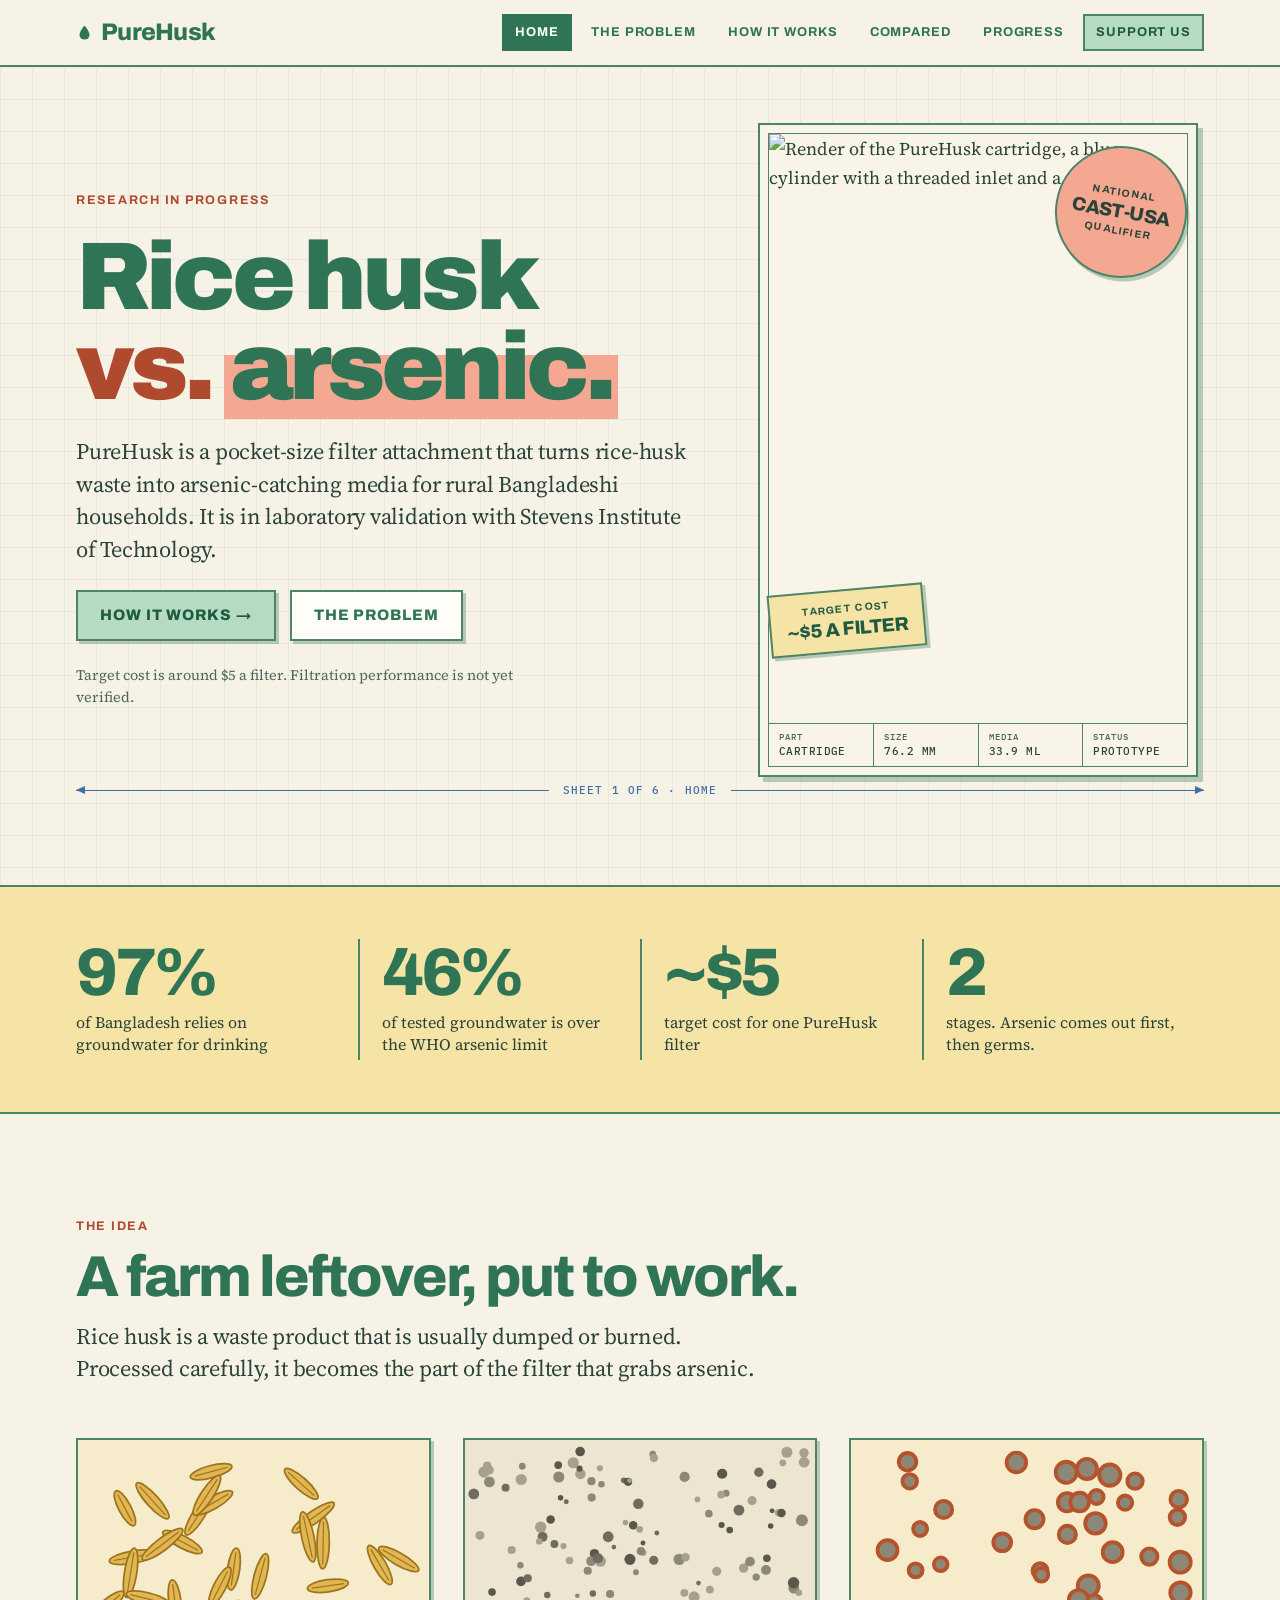
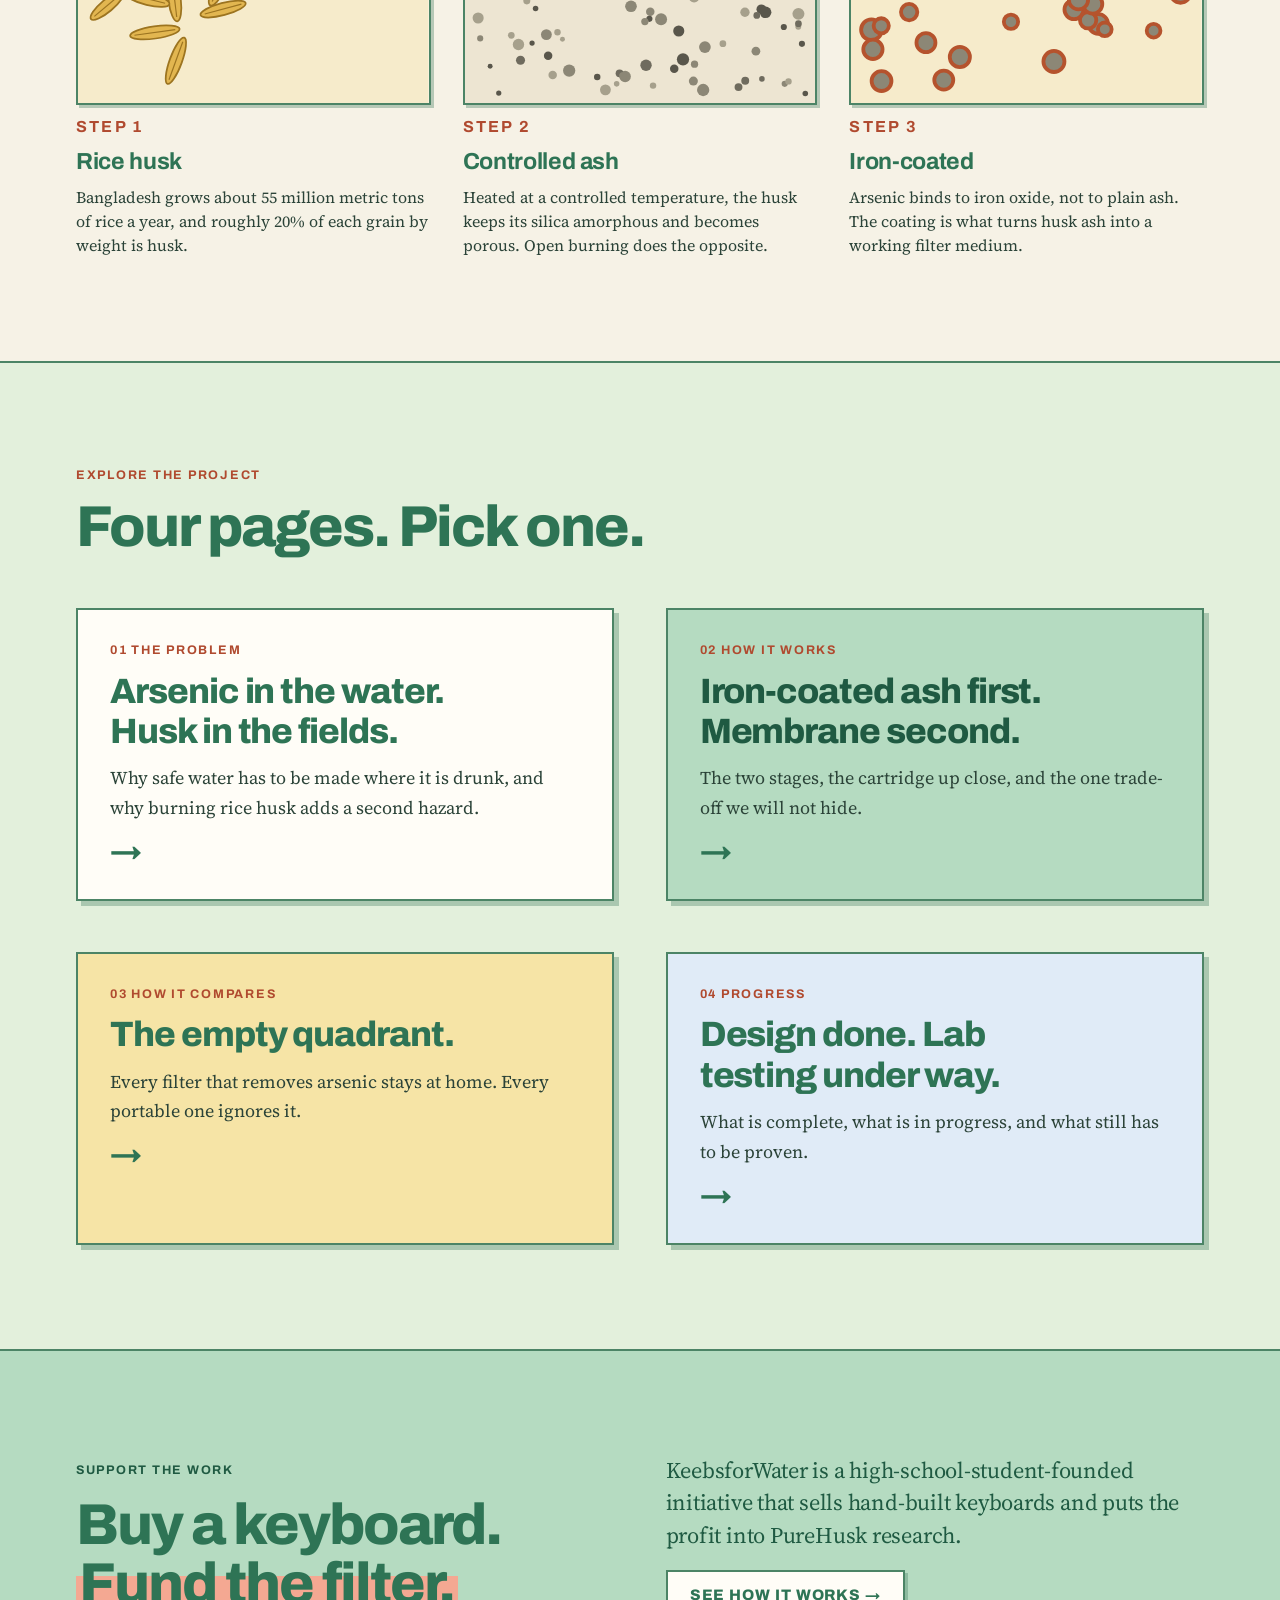
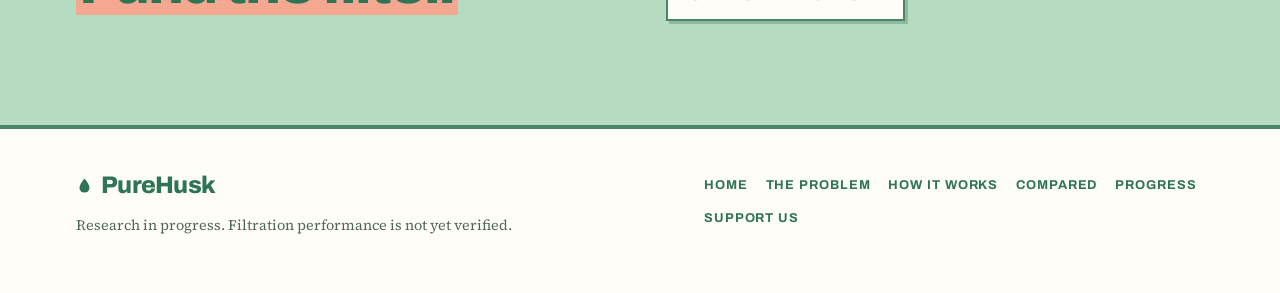
==== index.html @ bfa6b350 "Add files via upload" ====
<!doctype html>
<html lang="en">
<head>
<meta charset="utf-8">
<meta name="viewport" content="width=device-width, initial-scale=1, viewport-fit=cover">
<title>PureHusk</title>
<meta name="claude:viewport-fit-sides" content="cover">
<link rel="stylesheet" href="https://fonts.googleapis.com/css2?family=Archivo:wdth,wght@62..125,100..900&family=Source+Serif+4:ital,opsz,wght@0,8..60,400..700;1,8..60,400..600&family=IBM+Plex+Mono:wght@500&display=swap">
<link rel="stylesheet" href="styles.css">
<meta name="description" content="PureHusk is a portable rice-husk-ash arsenic filter attachment for rural Bangladesh, in laboratory validation with Stevens Institute of Technology.">
<link rel="icon" href="favicon.svg" type="image/svg+xml">
<link rel="icon" href="favicon.ico" sizes="48x48">
<link rel="apple-touch-icon" href="apple-touch-icon.png">
</head>
<body>


<header class="site-header">
  <div class="wrap">
    <a class="brand" href="index.html"><svg viewBox="0 0 24 24" aria-hidden="true"><path d="M12 2C12 2 5 10 5 15a7 7 0 0 0 14 0C19 10 12 2 12 2Z" fill="currentColor"/></svg>PureHusk</a>
    <nav class="nav" aria-label="Main">
      <a href="index.html" aria-current="page">Home</a>
      <a href="problem.html">The problem</a>
      <a href="how-it-works.html">How it works</a>
      <a href="compare.html">Compared</a>
      <a href="progress.html">Progress</a>
      <a class="nav-cta" href="support.html">Support us</a>
    </nav>
  </div>
</header>
<main>
<section class="hero">
  <div class="wrap">
    <div class="hero-grid">
      <div class="hero-copy">
        <p class="eyebrow">Research in progress</p>
        <h1>Rice husk <span class="vs">vs.</span> <span class="hl">arsenic.</span></h1>
        <p class="lede">PureHusk is a pocket-size filter attachment that turns rice-husk waste into arsenic-catching media for rural Bangladeshi households. It is in laboratory validation with Stevens Institute of Technology.</p>
        <div class="cta">
          <a class="btn" href="how-it-works.html">How it works →</a>
          <a class="btn alt" href="problem.html">The problem</a>
        </div>
        <p class="small">Target cost is around $5 a filter. Filtration performance is not yet verified.</p>
      </div>
      <figure class="sheet hero-art">
        <div class="plate">
          <div class="view">
            <img src="img/cartridge.jpg" width="900" height="1269" alt="Render of the PureHusk cartridge, a blue cylinder with a threaded inlet and a ribbed grip.">
            <span class="sticker round"><small>National</small><strong>CAST-USA</strong><small>qualifier</small></span>
            <span class="sticker tag"><small>Target cost</small><strong>~$5 a filter</strong></span>
          </div>
          <div class="titleblock tb-4"><div><span>Part</span><b>Cartridge</b></div><div><span>Size</span><b>76.2 mm</b></div><div><span>Media</span><b>33.9 mL</b></div><div><span>Status</span><b>Prototype</b></div></div>
        </div>
      </figure>
    </div>
    <div class="dim" aria-hidden="true"><i></i><span>Sheet 1 of 6 · Home</span><i></i></div>
  </div>
</section>

<section class="band b-tan">
  <div class="wrap" style="padding-block: clamp(32px, 5vw, 52px);">
    <div class="nums">
      <div><span class="n">97%</span><p>of Bangladesh relies on groundwater for drinking</p></div>
      <div><span class="n">46%</span><p>of tested groundwater is over the WHO arsenic limit</p></div>
      <div><span class="n">~$5</span><p>target cost for one PureHusk filter</p></div>
      <div><span class="n">2</span><p>stages. Arsenic comes out first, then germs.</p></div>
    </div>
  </div>
</section>

<section>
  <div class="wrap">
    <div class="sec-head">
      <p class="eyebrow">The idea</p>
      <h2>A farm leftover, put to work.</h2>
      <p class="lede">Rice husk is a waste product that is usually dumped or burned. Processed carefully, it becomes the part of the filter that grabs arsenic.</p>
    </div>
    <div class="steps">
      <div class="step">
        <svg viewBox="0 0 240 180" role="img" aria-label="Illustration of rice husk, golden slivers lying at random angles"><rect width="240" height="180" fill="#F6EBCB"/><g transform="translate(20.0 113.3) rotate(140)"><ellipse rx="14.5" ry="4.2" fill="#E2B650" stroke="#9C7420" stroke-width="1.2"/><path d="M-11.5 0H11.5" stroke="#9C7420" stroke-width=".8"/></g><g transform="translate(152.8 30.0) rotate(42)"><ellipse rx="15.0" ry="4.2" fill="#E2B650" stroke="#9C7420" stroke-width="1.2"/><path d="M-12.0 0H12.0" stroke="#9C7420" stroke-width=".8"/></g><g transform="translate(99.3 115.7) rotate(165)"><ellipse rx="16.0" ry="4.2" fill="#E2B650" stroke="#9C7420" stroke-width="1.2"/><path d="M-13.0 0H13.0" stroke="#9C7420" stroke-width=".8"/></g><g transform="translate(51.0 41.6) rotate(48)"><ellipse rx="16.2" ry="4.2" fill="#E2B650" stroke="#9C7420" stroke-width="1.2"/><path d="M-13.2 0H13.2" stroke="#9C7420" stroke-width=".8"/></g><g transform="translate(91.1 21.7) rotate(165)"><ellipse rx="14.7" ry="4.2" fill="#E2B650" stroke="#9C7420" stroke-width="1.2"/><path d="M-11.7 0H11.7" stroke="#9C7420" stroke-width=".8"/></g><g transform="translate(37.5 80.2) rotate(170)"><ellipse rx="16.3" ry="4.2" fill="#E2B650" stroke="#9C7420" stroke-width="1.2"/><path d="M-13.3 0H13.3" stroke="#9C7420" stroke-width=".8"/></g><g transform="translate(66.2 109.9) rotate(83)"><ellipse rx="14.3" ry="4.2" fill="#E2B650" stroke="#9C7420" stroke-width="1.2"/><path d="M-11.3 0H11.3" stroke="#9C7420" stroke-width=".8"/></g><g transform="translate(36.0 90.9) rotate(99)"><ellipse rx="17.1" ry="4.2" fill="#E2B650" stroke="#9C7420" stroke-width="1.2"/><path d="M-14.1 0H14.1" stroke="#9C7420" stroke-width=".8"/></g><g transform="translate(82.5 51.1) rotate(122)"><ellipse rx="16.2" ry="4.2" fill="#E2B650" stroke="#9C7420" stroke-width="1.2"/><path d="M-13.2 0H13.2" stroke="#9C7420" stroke-width=".8"/></g><g transform="translate(52.6 131.7) rotate(172)"><ellipse rx="17.1" ry="4.2" fill="#E2B650" stroke="#9C7420" stroke-width="1.2"/><path d="M-14.1 0H14.1" stroke="#9C7420" stroke-width=".8"/></g><g transform="translate(67.0 151.1) rotate(110)"><ellipse rx="16.8" ry="4.2" fill="#E2B650" stroke="#9C7420" stroke-width="1.2"/><path d="M-13.8 0H13.8" stroke="#9C7420" stroke-width=".8"/></g><g transform="translate(71.5 69.8) rotate(28)"><ellipse rx="15.1" ry="4.2" fill="#E2B650" stroke="#9C7420" stroke-width="1.2"/><path d="M-12.1 0H12.1" stroke="#9C7420" stroke-width=".8"/></g><g transform="translate(92.7 42.9) rotate(150)"><ellipse rx="14.9" ry="4.2" fill="#E2B650" stroke="#9C7420" stroke-width="1.2"/><path d="M-11.9 0H11.9" stroke="#9C7420" stroke-width=".8"/></g><g transform="translate(57.8 71.4) rotate(143)"><ellipse rx="17.2" ry="4.2" fill="#E2B650" stroke="#9C7420" stroke-width="1.2"/><path d="M-14.2 0H14.2" stroke="#9C7420" stroke-width=".8"/></g><g transform="translate(106.5 88.3) rotate(98)"><ellipse rx="14.5" ry="4.2" fill="#E2B650" stroke="#9C7420" stroke-width="1.2"/><path d="M-11.5 0H11.5" stroke="#9C7420" stroke-width=".8"/></g><g transform="translate(124.7 93.3) rotate(105)"><ellipse rx="16.0" ry="4.2" fill="#E2B650" stroke="#9C7420" stroke-width="1.2"/><path d="M-13.0 0H13.0" stroke="#9C7420" stroke-width=".8"/></g><g transform="translate(206.6 85.5) rotate(60)"><ellipse rx="15.3" ry="4.2" fill="#E2B650" stroke="#9C7420" stroke-width="1.2"/><path d="M-12.3 0H12.3" stroke="#9C7420" stroke-width=".8"/></g><g transform="translate(167.8 70.6) rotate(91)"><ellipse rx="17.6" ry="4.2" fill="#E2B650" stroke="#9C7420" stroke-width="1.2"/><path d="M-14.6 0H14.6" stroke="#9C7420" stroke-width=".8"/></g><g transform="translate(97.1 100.2) rotate(117)"><ellipse rx="14.6" ry="4.2" fill="#E2B650" stroke="#9C7420" stroke-width="1.2"/><path d="M-11.6 0H11.6" stroke="#9C7420" stroke-width=".8"/></g><g transform="translate(161.0 53.1) rotate(145)"><ellipse rx="17.3" ry="4.2" fill="#E2B650" stroke="#9C7420" stroke-width="1.2"/><path d="M-14.3 0H14.3" stroke="#9C7420" stroke-width=".8"/></g><g transform="translate(47.8 108.8) rotate(14)"><ellipse rx="15.2" ry="4.2" fill="#E2B650" stroke="#9C7420" stroke-width="1.2"/><path d="M-12.2 0H12.2" stroke="#9C7420" stroke-width=".8"/></g><g transform="translate(88.2 37.9) rotate(123)"><ellipse rx="16.1" ry="4.2" fill="#E2B650" stroke="#9C7420" stroke-width="1.2"/><path d="M-13.1 0H13.1" stroke="#9C7420" stroke-width=".8"/></g><g transform="translate(219.5 81.5) rotate(30)"><ellipse rx="15.7" ry="4.2" fill="#E2B650" stroke="#9C7420" stroke-width="1.2"/><path d="M-12.7 0H12.7" stroke="#9C7420" stroke-width=".8"/></g><g transform="translate(171.0 99.8) rotate(172)"><ellipse rx="14.1" ry="4.2" fill="#E2B650" stroke="#9C7420" stroke-width="1.2"/><path d="M-11.1 0H11.1" stroke="#9C7420" stroke-width=".8"/></g><g transform="translate(32.1 46.7) rotate(62)"><ellipse rx="13.4" ry="4.2" fill="#E2B650" stroke="#9C7420" stroke-width="1.2"/><path d="M-10.4 0H10.4" stroke="#9C7420" stroke-width=".8"/></g><g transform="translate(157.3 66.3) rotate(78)"><ellipse rx="17.5" ry="4.2" fill="#E2B650" stroke="#9C7420" stroke-width="1.2"/><path d="M-14.5 0H14.5" stroke="#9C7420" stroke-width=".8"/></g></svg>
        <p class="eyebrow">Step 1</p>
        <h3>Rice husk</h3>
        <p>Bangladesh grows about 55 million metric tons of rice a year, and roughly 20% of each grain by weight is husk.</p>
      </div>
      <div class="step">
        <svg viewBox="0 0 240 180" role="img" aria-label="Illustration of fine grey rice husk ash"><rect width="240" height="180" fill="#EDE5D2"/><circle cx="6.0" cy="36.9" r="3.7" fill="#6F6B5E"/><circle cx="187.2" cy="169.1" r="2.7" fill="#6F6B5E"/><circle cx="31.9" cy="75.3" r="2.8" fill="#A6A08C"/><circle cx="115.1" cy="58.3" r="2.9" fill="#59564B"/><circle cx="15.2" cy="17.6" r="2.8" fill="#A6A08C"/><circle cx="178.7" cy="36.4" r="2.4" fill="#8C8776"/><circle cx="146.3" cy="130.7" r="3.8" fill="#59564B"/><circle cx="175.6" cy="58.2" r="2.1" fill="#59564B"/><circle cx="88.6" cy="77.8" r="3.2" fill="#59564B"/><circle cx="164.2" cy="141.7" r="4.0" fill="#8C8776"/><circle cx="56.9" cy="147.6" r="2.9" fill="#59564B"/><circle cx="202.9" cy="115.9" r="3.4" fill="#59564B"/><circle cx="109.6" cy="161.9" r="3.9" fill="#8C8776"/><circle cx="37.9" cy="85.7" r="2.2" fill="#8C8776"/><circle cx="92.3" cy="19.3" r="2.1" fill="#A6A08C"/><circle cx="38.3" cy="96.8" r="3.3" fill="#59564B"/><circle cx="206.6" cy="80.9" r="2.6" fill="#59564B"/><circle cx="126.8" cy="117.5" r="2.9" fill="#8C8776"/><circle cx="118.6" cy="43.7" r="3.6" fill="#6F6B5E"/><circle cx="112.9" cy="81.7" r="3.8" fill="#59564B"/><circle cx="108.7" cy="27.6" r="2.0" fill="#6F6B5E"/><circle cx="191.6" cy="117.9" r="3.2" fill="#A6A08C"/><circle cx="232.9" cy="173.5" r="1.9" fill="#59564B"/><circle cx="42.3" cy="110.1" r="2.4" fill="#A6A08C"/><circle cx="167.6" cy="102.4" r="2.7" fill="#A6A08C"/><circle cx="196.5" cy="41.5" r="3.1" fill="#A6A08C"/><circle cx="93.4" cy="30.3" r="2.2" fill="#8C8776"/><circle cx="190.7" cy="87.7" r="3.2" fill="#A6A08C"/><circle cx="232.0" cy="8.8" r="3.2" fill="#A6A08C"/><circle cx="105.8" cy="159.7" r="2.7" fill="#6F6B5E"/><circle cx="192.7" cy="85.2" r="1.7" fill="#A6A08C"/><circle cx="61.2" cy="71.2" r="2.7" fill="#6F6B5E"/><circle cx="149.2" cy="150.1" r="4.2" fill="#59564B"/><circle cx="86.5" cy="28.2" r="2.8" fill="#8C8776"/><circle cx="119.5" cy="61.1" r="2.3" fill="#A6A08C"/><circle cx="76.9" cy="106.6" r="1.6" fill="#8C8776"/><circle cx="199.7" cy="120.1" r="2.3" fill="#6F6B5E"/><circle cx="67.4" cy="72.6" r="2.1" fill="#A6A08C"/><circle cx="36.6" cy="140.0" r="3.9" fill="#A6A08C"/><circle cx="38.0" cy="150.7" r="3.1" fill="#6F6B5E"/><circle cx="58.6" cy="54.4" r="2.9" fill="#59564B"/><circle cx="64.2" cy="25.3" r="3.8" fill="#8C8776"/><circle cx="126.2" cy="122.4" r="2.1" fill="#59564B"/><circle cx="195.1" cy="83.2" r="3.3" fill="#8C8776"/><circle cx="69.3" cy="42.3" r="1.7" fill="#6F6B5E"/><circle cx="39.2" cy="17.9" r="2.3" fill="#8C8776"/><circle cx="203.2" cy="163.5" r="1.9" fill="#6F6B5E"/><circle cx="63.3" cy="131.6" r="2.2" fill="#A6A08C"/><circle cx="98.0" cy="66.2" r="3.7" fill="#6F6B5E"/><circle cx="134.2" cy="122.7" r="4.1" fill="#8C8776"/><circle cx="51.8" cy="59.7" r="3.9" fill="#A6A08C"/><circle cx="156.8" cy="107.4" r="3.8" fill="#A6A08C"/><circle cx="218.2" cy="128.0" r="2.1" fill="#59564B"/><circle cx="225.0" cy="101.4" r="3.7" fill="#8C8776"/><circle cx="53.1" cy="66.3" r="3.4" fill="#6F6B5E"/><circle cx="228.1" cy="127.8" r="2.0" fill="#A6A08C"/><circle cx="101.9" cy="73.3" r="1.6" fill="#6F6B5E"/><circle cx="187.5" cy="48.0" r="3.7" fill="#6F6B5E"/><circle cx="210.2" cy="48.5" r="1.7" fill="#59564B"/><circle cx="220.3" cy="8.4" r="3.8" fill="#A6A08C"/><circle cx="218.8" cy="166.9" r="2.1" fill="#8C8776"/><circle cx="71.3" cy="157.8" r="4.2" fill="#8C8776"/><circle cx="159.8" cy="97.9" r="1.6" fill="#6F6B5E"/><circle cx="224.9" cy="97.7" r="3.9" fill="#59564B"/><circle cx="38.5" cy="27.0" r="3.8" fill="#A6A08C"/><circle cx="92.7" cy="83.0" r="3.8" fill="#A6A08C"/><circle cx="205.7" cy="117.9" r="4.0" fill="#59564B"/><circle cx="172.3" cy="89.9" r="3.1" fill="#A6A08C"/><circle cx="122.0" cy="77.1" r="2.2" fill="#A6A08C"/><circle cx="232.1" cy="15.2" r="3.7" fill="#A6A08C"/><circle cx="176.0" cy="23.1" r="3.5" fill="#59564B"/><circle cx="50.8" cy="69.4" r="2.2" fill="#A6A08C"/><circle cx="99.3" cy="105.4" r="2.8" fill="#8C8776"/><circle cx="209.2" cy="58.8" r="1.9" fill="#59564B"/><circle cx="228.2" cy="125.7" r="2.3" fill="#6F6B5E"/><circle cx="66.7" cy="136.4" r="1.7" fill="#A6A08C"/><circle cx="121.8" cy="70.5" r="1.7" fill="#59564B"/><circle cx="74.1" cy="15.6" r="3.8" fill="#A6A08C"/><circle cx="230.6" cy="55.0" r="4.1" fill="#8C8776"/><circle cx="71.5" cy="82.5" r="2.6" fill="#A6A08C"/><circle cx="78.8" cy="7.9" r="3.3" fill="#59564B"/><circle cx="55.7" cy="133.2" r="3.7" fill="#8C8776"/><circle cx="157.1" cy="153.4" r="2.5" fill="#8C8776"/><circle cx="128.5" cy="9.7" r="2.3" fill="#8C8776"/><circle cx="123.1" cy="124.3" r="2.5" fill="#8C8776"/><circle cx="16.5" cy="20.5" r="3.2" fill="#A6A08C"/><circle cx="117.0" cy="90.5" r="2.0" fill="#8C8776"/><circle cx="209.8" cy="30.2" r="3.3" fill="#59564B"/><circle cx="146.6" cy="81.7" r="3.9" fill="#8C8776"/><circle cx="13.0" cy="21.9" r="3.9" fill="#A6A08C"/><circle cx="111.6" cy="28.6" r="2.8" fill="#59564B"/><circle cx="214.7" cy="49.8" r="2.6" fill="#A6A08C"/><circle cx="56.3" cy="106.1" r="2.2" fill="#6F6B5E"/><circle cx="86.7" cy="39.4" r="2.8" fill="#8C8776"/><circle cx="90.5" cy="162.2" r="2.2" fill="#59564B"/><circle cx="216.6" cy="49.9" r="2.9" fill="#59564B"/><circle cx="129.3" cy="12.4" r="2.8" fill="#A6A08C"/><circle cx="112.6" cy="27.8" r="1.7" fill="#A6A08C"/><circle cx="217.5" cy="15.6" r="2.3" fill="#A6A08C"/><circle cx="143.2" cy="156.6" r="2.9" fill="#59564B"/><circle cx="113.6" cy="113.8" r="4.0" fill="#8C8776"/><circle cx="199.3" cy="93.8" r="2.5" fill="#8C8776"/><circle cx="45.9" cy="139.0" r="1.8" fill="#59564B"/><circle cx="163.0" cy="171.1" r="4.2" fill="#8C8776"/><circle cx="150.9" cy="80.3" r="2.9" fill="#A6A08C"/><circle cx="109.8" cy="56.4" r="1.9" fill="#A6A08C"/><circle cx="10.2" cy="65.3" r="3.1" fill="#A6A08C"/><circle cx="65.4" cy="39.6" r="1.9" fill="#59564B"/><circle cx="123.9" cy="154.2" r="3.9" fill="#6F6B5E"/><circle cx="166.9" cy="50.4" r="2.6" fill="#8C8776"/><circle cx="48.3" cy="115.3" r="1.9" fill="#59564B"/><circle cx="79.0" cy="23.2" r="3.6" fill="#A6A08C"/><circle cx="42.9" cy="94.6" r="2.8" fill="#6F6B5E"/><circle cx="228.5" cy="104.5" r="2.2" fill="#A6A08C"/><circle cx="181.2" cy="61.6" r="2.3" fill="#59564B"/><circle cx="78.4" cy="19.6" r="2.1" fill="#59564B"/><circle cx="63.8" cy="17.2" r="2.6" fill="#59564B"/><circle cx="17.2" cy="154.9" r="1.7" fill="#59564B"/><circle cx="18.5" cy="104.1" r="2.6" fill="#59564B"/><circle cx="175.3" cy="37.4" r="2.6" fill="#A6A08C"/><circle cx="31.7" cy="133.7" r="2.3" fill="#A6A08C"/><circle cx="108.2" cy="161.4" r="2.7" fill="#8C8776"/><circle cx="60.0" cy="160.9" r="2.9" fill="#A6A08C"/><circle cx="16.7" cy="28.7" r="3.7" fill="#8C8776"/><circle cx="23.1" cy="173.2" r="1.8" fill="#59564B"/><circle cx="131.3" cy="63.7" r="1.7" fill="#6F6B5E"/><circle cx="206.0" cy="88.9" r="3.4" fill="#8C8776"/><circle cx="103.8" cy="166.9" r="1.9" fill="#A6A08C"/><circle cx="87.5" cy="105.0" r="2.2" fill="#6F6B5E"/><circle cx="84.0" cy="89.5" r="2.8" fill="#8C8776"/><circle cx="228.2" cy="119.0" r="4.1" fill="#A6A08C"/><circle cx="230.6" cy="139.5" r="2.1" fill="#59564B"/><circle cx="9.0" cy="121.8" r="3.8" fill="#A6A08C"/><circle cx="86.4" cy="82.9" r="3.4" fill="#8C8776"/><circle cx="150.3" cy="25.3" r="3.5" fill="#8C8776"/><circle cx="156.3" cy="165.0" r="3.1" fill="#8C8776"/><circle cx="191.8" cy="164.8" r="2.7" fill="#6F6B5E"/><circle cx="199.1" cy="144.5" r="3.0" fill="#8C8776"/><circle cx="120.4" cy="76.1" r="2.8" fill="#8C8776"/><circle cx="201.1" cy="22.1" r="3.2" fill="#6F6B5E"/><circle cx="176.5" cy="139.4" r="2.3" fill="#A6A08C"/><circle cx="221.4" cy="165.2" r="2.2" fill="#A6A08C"/><circle cx="10.4" cy="135.8" r="2.1" fill="#8C8776"/><circle cx="91.0" cy="80.8" r="3.5" fill="#6F6B5E"/><circle cx="27.8" cy="32.6" r="2.7" fill="#6F6B5E"/><circle cx="96.1" cy="171.0" r="3.7" fill="#A6A08C"/><circle cx="159.1" cy="40.7" r="2.0" fill="#A6A08C"/><circle cx="129.2" cy="82.3" r="3.1" fill="#6F6B5E"/><circle cx="150.1" cy="104.6" r="2.7" fill="#A6A08C"/><circle cx="128.7" cy="168.1" r="2.2" fill="#A6A08C"/></svg>
        <p class="eyebrow">Step 2</p>
        <h3>Controlled ash</h3>
        <p>Heated at a controlled temperature, the husk keeps its silica amorphous and becomes porous. Open burning does the opposite.</p>
      </div>
      <div class="step">
        <svg viewBox="0 0 240 180" role="img" aria-label="Illustration of ash grains each wrapped in a rust-coloured iron oxide ring"><rect width="240" height="180" fill="#F6EBCB"/><circle cx="14.0" cy="129.9" r="7.1" fill="#8C8776" stroke="#B5532D" stroke-width="2.6"/><circle cx="147.9" cy="42.6" r="6.3" fill="#8C8776" stroke="#B5532D" stroke-width="2.6"/><circle cx="223.4" cy="52.9" r="5.3" fill="#8C8776" stroke="#B5532D" stroke-width="2.6"/><circle cx="147.3" cy="22.1" r="7.2" fill="#8C8776" stroke="#B5532D" stroke-width="2.6"/><circle cx="109.5" cy="124.4" r="4.9" fill="#8C8776" stroke="#B5532D" stroke-width="2.6"/><circle cx="40.2" cy="28.3" r="5.0" fill="#8C8776" stroke="#B5532D" stroke-width="2.6"/><circle cx="25.0" cy="75.4" r="6.8" fill="#8C8776" stroke="#B5532D" stroke-width="2.6"/><circle cx="103.5" cy="70.0" r="6.1" fill="#8C8776" stroke="#B5532D" stroke-width="2.6"/><circle cx="177.1" cy="24.0" r="7.3" fill="#8C8776" stroke="#B5532D" stroke-width="2.6"/><circle cx="169.2" cy="125.9" r="6.7" fill="#8C8776" stroke="#B5532D" stroke-width="2.6"/><circle cx="38.7" cy="14.9" r="6.0" fill="#8C8776" stroke="#B5532D" stroke-width="2.6"/><circle cx="225.3" cy="83.6" r="7.2" fill="#8C8776" stroke="#B5532D" stroke-width="2.6"/><circle cx="74.5" cy="148.5" r="6.9" fill="#8C8776" stroke="#B5532D" stroke-width="2.6"/><circle cx="156.5" cy="42.5" r="6.4" fill="#8C8776" stroke="#B5532D" stroke-width="2.6"/><circle cx="51.3" cy="138.7" r="6.5" fill="#8C8776" stroke="#B5532D" stroke-width="2.6"/><circle cx="125.6" cy="54.2" r="6.2" fill="#8C8776" stroke="#B5532D" stroke-width="2.6"/><circle cx="168.1" cy="39.0" r="4.8" fill="#8C8776" stroke="#B5532D" stroke-width="2.6"/><circle cx="20.9" cy="165.0" r="6.8" fill="#8C8776" stroke="#B5532D" stroke-width="2.6"/><circle cx="129.4" cy="89.5" r="5.2" fill="#8C8776" stroke="#B5532D" stroke-width="2.6"/><circle cx="194.4" cy="28.2" r="5.3" fill="#8C8776" stroke="#B5532D" stroke-width="2.6"/><circle cx="225.5" cy="104.4" r="7.0" fill="#8C8776" stroke="#B5532D" stroke-width="2.6"/><circle cx="162.3" cy="123.4" r="5.6" fill="#8C8776" stroke="#B5532D" stroke-width="2.6"/><circle cx="138.9" cy="151.6" r="7.2" fill="#8C8776" stroke="#B5532D" stroke-width="2.6"/><circle cx="130.3" cy="92.3" r="4.7" fill="#8C8776" stroke="#B5532D" stroke-width="2.6"/><circle cx="187.6" cy="42.9" r="4.9" fill="#8C8776" stroke="#B5532D" stroke-width="2.6"/><circle cx="173.7" cy="129.6" r="4.7" fill="#8C8776" stroke="#B5532D" stroke-width="2.6"/><circle cx="224.3" cy="40.5" r="5.7" fill="#8C8776" stroke="#B5532D" stroke-width="2.6"/><circle cx="148.1" cy="64.6" r="5.9" fill="#8C8776" stroke="#B5532D" stroke-width="2.6"/><circle cx="63.4" cy="47.5" r="5.9" fill="#8C8776" stroke="#B5532D" stroke-width="2.6"/><circle cx="63.5" cy="164.3" r="6.5" fill="#8C8776" stroke="#B5532D" stroke-width="2.6"/><circle cx="204.2" cy="79.8" r="5.6" fill="#8C8776" stroke="#B5532D" stroke-width="2.6"/><circle cx="179.1" cy="76.8" r="6.8" fill="#8C8776" stroke="#B5532D" stroke-width="2.6"/><circle cx="152.6" cy="116.1" r="6.5" fill="#8C8776" stroke="#B5532D" stroke-width="2.6"/><circle cx="167.3" cy="57.1" r="7.0" fill="#8C8776" stroke="#B5532D" stroke-width="2.6"/><circle cx="20.7" cy="127.2" r="5.2" fill="#8C8776" stroke="#B5532D" stroke-width="2.6"/><circle cx="15.0" cy="143.3" r="6.6" fill="#8C8776" stroke="#B5532D" stroke-width="2.6"/><circle cx="61.4" cy="85.1" r="4.7" fill="#8C8776" stroke="#B5532D" stroke-width="2.6"/><circle cx="165.4" cy="112.2" r="6.6" fill="#8C8776" stroke="#B5532D" stroke-width="2.6"/><circle cx="39.8" cy="117.8" r="5.6" fill="#8C8776" stroke="#B5532D" stroke-width="2.6"/><circle cx="113.2" cy="15.4" r="6.7" fill="#8C8776" stroke="#B5532D" stroke-width="2.6"/><circle cx="207.1" cy="130.5" r="4.7" fill="#8C8776" stroke="#B5532D" stroke-width="2.6"/><circle cx="162.4" cy="99.8" r="7.2" fill="#8C8776" stroke="#B5532D" stroke-width="2.6"/><circle cx="161.5" cy="19.8" r="6.9" fill="#8C8776" stroke="#B5532D" stroke-width="2.6"/><circle cx="155.7" cy="109.3" r="6.6" fill="#8C8776" stroke="#B5532D" stroke-width="2.6"/><circle cx="47.3" cy="60.9" r="4.8" fill="#8C8776" stroke="#B5532D" stroke-width="2.6"/><circle cx="44.2" cy="89.2" r="4.8" fill="#8C8776" stroke="#B5532D" stroke-width="2.6"/></svg>
        <p class="eyebrow">Step 3</p>
        <h3>Iron-coated</h3>
        <p>Arsenic binds to iron oxide, not to plain ash. The coating is what turns husk ash into a working filter medium.</p>
      </div>
    </div>
  </div>
</section>

<section class="band b-leaf">
  <div class="wrap">
    <div class="sec-head">
      <p class="eyebrow">Explore the project</p>
      <h2>Four pages. Pick one.</h2>
    </div>
    <div class="grid cols-2">
      <a class="tile t-paper" href="problem.html" style="background: var(--paper);">
        <p class="eyebrow">01 The problem</p>
        <h3>Arsenic in the water. Husk in the fields.</h3>
        <p>Why safe water has to be made where it is drunk, and why burning rice husk adds a second hazard.</p>
        <span class="go">→</span>
      </a>
      <a class="tile t-green" href="how-it-works.html">
        <p class="eyebrow">02 How it works</p>
        <h3>Iron-coated ash first. Membrane second.</h3>
        <p>The two stages, the cartridge up close, and the one trade-off we will not hide.</p>
        <span class="go">→</span>
      </a>
      <a class="tile t-tan" href="compare.html">
        <p class="eyebrow">03 How it compares</p>
        <h3>The empty quadrant.</h3>
        <p>Every filter that removes arsenic stays at home. Every portable one ignores it.</p>
        <span class="go">→</span>
      </a>
      <a class="tile t-cad" href="progress.html">
        <p class="eyebrow">04 Progress</p>
        <h3>Design done. Lab testing under way.</h3>
        <p>What is complete, what is in progress, and what still has to be proven.</p>
        <span class="go">→</span>
      </a>
    </div>
  </div>
</section>

<section class="band b-green">
  <div class="wrap">
    <div class="grid cols-2" style="align-items: center;">
      <div class="stack">
        <p class="eyebrow">Support the work</p>
        <h2>Buy a keyboard. <span class="hl">Fund the filter.</span></h2>
      </div>
      <div class="stack">
        <p class="lede">KeebsforWater is a high-school-student-founded initiative that sells hand-built keyboards and puts the profit into PureHusk research.</p>
        <div class="cta"><a class="btn alt" href="support.html">See how it works →</a></div>
      </div>
    </div>
  </div>
</section>
</main>

<footer class="site-footer">
  <div class="wrap">
    <div class="foot-top">
      <div class="stack">
        <a class="brand" href="index.html"><svg viewBox="0 0 24 24" aria-hidden="true"><path d="M12 2C12 2 5 10 5 15a7 7 0 0 0 14 0C19 10 12 2 12 2Z" fill="currentColor"/></svg>PureHusk</a>
        <p class="small">Research in progress. Filtration performance is not yet verified.</p>
      </div>
      <nav class="foot-nav" aria-label="Footer">
        <a href="index.html">Home</a>
        <a href="problem.html">The problem</a>
        <a href="how-it-works.html">How it works</a>
        <a href="compare.html">Compared</a>
        <a href="progress.html">Progress</a>
        <a href="support.html">Support us</a>
      </nav>
    </div>
    
  </div>
</footer>

</body>
</html>
---- styles.css ----
/* PureHusk. Light, poster-style layout in soft pastels: sage, coral, straw and sky on warm paper.
   Outlines and offset shadows are mid green, never black. Type: Archivo (display, labels, buttons), Source Serif 4 (reading), IBM Plex Mono (drawing labels).
   Scale: display 2.7-6.75rem / h2 2.1-3.6rem / h3 1.45rem / lede 1.4rem / body 1.125rem / small 0.9rem / button 0.95rem. */
/* black-free: outlines are mid green, text is a soft deep green */
:root {
  --bg: #F6F2E6;
  --paper: #FFFDF7;
  --sheet: #F8F4E8;
  --ink: #4C8466;
  --text: #2B4338;
  --green: #2E7455;
  --green-deep: #1F5A42;
  --sage: #B5DBC1;
  --red: #F4A892;
  --red-ink: #B04A2F;
  --red-soft: #FBE3DB;
  --cad: #3F6EA8;
  --cad-fill: #B3D0EE;
  --cad-soft: #E0EBF7;
  --water: #5FB8E0;
  --leaf-soft: #E3F0DC;
  --tan: #F6E4A6;
  --tan-deep: #D6B25A;
  --iron: #B5532D;
  --muted: #4F665B;
  --line: #D9D6BF;
  --grid: rgba(63, 110, 168, 0.08);
  --f-display: 'Archivo', 'Arial Narrow', Arial, Helvetica, sans-serif;
  --f-body: 'Source Serif 4', Georgia, 'Times New Roman', serif;
  --f-mono: 'IBM Plex Mono', ui-monospace, Menlo, Consolas, monospace;
  --sp: clamp(56px, 9vw, 104px);
  --shadow: 5px 5px 0 rgba(76, 132, 102, 0.38);
  color-scheme: light;
}
:root { padding-top: env(safe-area-inset-top, 0px); padding-bottom: env(safe-area-inset-bottom, 0px); }
[hidden] { display: none !important; }
img { max-width: 100%; }
*, *::before, *::after { box-sizing: border-box; }
html { background: var(--bg); scroll-behavior: smooth; }
body {
  margin: 0;
  background: var(--bg);
  color: var(--text);
  font: 400 1.125rem/1.65 var(--f-body);
  -webkit-font-smoothing: antialiased;
}
a { color: var(--red-ink); text-underline-offset: 3px; }
a:focus-visible { outline: 3px solid var(--cad); outline-offset: 3px; }
b, strong { font-weight: 600; }
p { margin: 0; max-width: 62ch; }

h1, h2, h3 { font-family: var(--f-display); color: var(--green); margin: 0; text-wrap: balance; }
h1 { font-weight: 900; font-stretch: 100%; font-size: clamp(2.7rem, 9.4vw, 6rem); line-height: 0.94; letter-spacing: -0.05em; }
h2 { font-weight: 800; font-stretch: 100%; font-size: clamp(2.1rem, 5.2vw, 3.6rem); line-height: 1.02; letter-spacing: -0.035em; }
h3 { font-weight: 700; font-stretch: 100%; font-size: 1.45rem; line-height: 1.15; letter-spacing: -0.015em; }
.eyebrow { font: 700 0.78rem/1.3 var(--f-display); font-stretch: 100%; letter-spacing: 0.14em; text-transform: uppercase; color: var(--red-ink); }
.eyebrow.green { color: var(--green); }
.lede { font-size: 1.4rem; line-height: 1.45; letter-spacing: -0.01em; }
.small { font-size: 0.9rem; line-height: 1.5; color: var(--muted); }
.src { font: 600 0.72rem/1.45 var(--f-display); letter-spacing: 0.08em; text-transform: uppercase; color: var(--muted); }

/* layout */
.wrap {
  max-width: 1160px; margin: 0 auto;
  padding-left: max(16px, env(safe-area-inset-left, 0px));
  padding-right: max(16px, env(safe-area-inset-right, 0px));
  padding-block: var(--sp);
}
.band { border-block: 2px solid var(--ink); }
.band + .band { border-top: 0; }
.b-leaf { background: var(--leaf-soft); }
.b-tan { background: var(--tan); }
.b-paper { background: var(--paper); }
.b-green { background: var(--sage); color: var(--text); }
.b-green h1, .b-green h2, .b-green h3, .b-green .num { color: var(--green); }
.b-green .lede, .b-green .eyebrow { color: var(--green-deep); }
.grid { display: grid; gap: clamp(24px, 4vw, 56px); }
.grid > * { min-width: 0; }
.cols-2 { grid-template-columns: 1fr 1fr; }
.cols-3 { grid-template-columns: repeat(3, 1fr); }
.cols-2-wide { grid-template-columns: 0.9fr 1.1fr; align-items: center; }
.stack { display: grid; gap: 18px; align-content: start; }
.sec-head { display: grid; gap: 14px; max-width: 800px; margin-bottom: clamp(30px, 5vw, 52px); }

/* header */
.site-header { background: var(--bg); border-bottom: 2px solid var(--ink); }
.site-header .wrap { padding-block: 14px; display: flex; align-items: center; justify-content: space-between; gap: 10px 24px; flex-wrap: wrap; }
.brand { font: 800 1.5rem/1 var(--f-display); font-stretch: 100%; letter-spacing: -0.03em; color: var(--green); text-decoration: none; display: inline-flex; align-items: center; gap: 8px; }
.brand svg { width: 17px; height: 17px; color: var(--green); flex: none; }
.nav { display: flex; gap: 4px 6px; flex-wrap: wrap; align-items: center; }
.nav a { font: 700 0.8rem/1 var(--f-display); letter-spacing: 0.07em; text-transform: uppercase; color: var(--green); text-decoration: none; padding: 10px 11px; border: 2px solid transparent; }
.nav a:hover { border-color: var(--ink); }
.nav a[aria-current="page"] { background: var(--green); color: #fff; }
.nav a.nav-cta { background: var(--sage); color: var(--green-deep); border-color: var(--ink); }

/* buttons */
.btn {
  display: inline-flex; align-items: center; gap: 10px;
  font: 800 0.95rem/1 var(--f-display); letter-spacing: 0.06em; text-transform: uppercase;
  padding: 16px 22px; color: var(--green-deep); background: var(--sage);
  border: 2px solid var(--ink); box-shadow: 3px 3px 0 rgba(76, 132, 102, 0.38); text-decoration: none;
  transition: transform 0.12s, box-shadow 0.12s;
}
.btn:hover { transform: translate(2px, 2px); box-shadow: 1px 1px 0 rgba(76, 132, 102, 0.38); }
.btn.alt { background: var(--paper); color: var(--green); }
.btn.green { background: var(--sage); color: var(--green-deep); }
.cta { display: flex; gap: 14px; flex-wrap: wrap; }

/* hero */
.hero .wrap { padding-top: clamp(28px, 5vw, 56px); padding-bottom: clamp(48px, 7vw, 88px); }
.hero-grid { display: grid; grid-template-columns: 1.15fr 0.85fr; gap: clamp(24px, 5vw, 64px); align-items: center; }
.hero-grid > * { min-width: 0; }
.hero-copy { display: grid; gap: 24px; }
.hl { background: linear-gradient(transparent 38%, var(--red) 38%); padding: 0 0.06em; -webkit-box-decoration-break: clone; box-decoration-break: clone; }
.vs { color: var(--red-ink); }
.hero-art { max-width: 440px; justify-self: center; width: 100%; }
.hero-art img { display: block; width: 100%; height: auto; }
.hero-art figcaption { font: 600 0.72rem/1.4 var(--f-display); letter-spacing: 0.08em; text-transform: uppercase; color: var(--muted); text-align: center; margin-top: 4px; }
.sticker { position: absolute; display: grid; place-content: center; text-align: center; border: 2px solid var(--ink); box-shadow: 3px 3px 0 rgba(76, 132, 102, 0.38); text-transform: uppercase; font-family: var(--f-display); }
.sticker.round { width: 132px; height: 132px; border-radius: 50%; background: var(--red); color: var(--text); top: 2%; right: 0; transform: rotate(10deg); gap: 3px; }
.sticker.tag { background: var(--tan); color: var(--green-deep); bottom: 12%; left: 0; padding: 12px 16px; transform: rotate(-5deg); gap: 4px; }
.sticker small { font: 700 0.64rem/1.2 var(--f-display); letter-spacing: 0.13em; }
.sticker strong { font: 800 1.2rem/1 var(--f-display); font-stretch: 100%; letter-spacing: -0.02em; }

/* page head */
.page-head .wrap { padding-block: clamp(40px, 7vw, 84px) clamp(36px, 6vw, 72px); display: grid; gap: 22px; }
.page-head .lede { max-width: 56ch; }

/* number strip and stats */
.nums { display: grid; grid-template-columns: repeat(4, 1fr); }
.nums > div { padding: 4px 22px 4px 22px; border-left: 2px solid var(--ink); display: grid; gap: 8px; align-content: start; min-width: 0; }
.nums > div:first-child { border-left: 0; padding-left: 0; }
.nums .n { font: 800 clamp(2.5rem, 5.6vw, 4.2rem)/0.9 var(--f-display); font-stretch: 100%; letter-spacing: -0.05em; color: var(--green); font-variant-numeric: tabular-nums; }
.nums p { font-size: 1rem; line-height: 1.4; }
.stat { display: grid; gap: 12px; align-content: start; min-width: 0; }
.stat .num { font: 800 clamp(3.4rem, 9vw, 6.5rem)/0.88 var(--f-display); font-stretch: 100%; letter-spacing: -0.05em; color: var(--green); font-variant-numeric: tabular-nums; }
.stat .num small { font-size: 0.45em; letter-spacing: -0.02em; }
.stat .num.red { color: var(--red-ink); }
.stat.mid .num { font-size: clamp(2.8rem, 6.4vw, 4.6rem); }
.meter { height: 14px; background: var(--paper); border: 2px solid var(--ink); }
.meter i { display: block; height: 100%; width: var(--w); background: var(--c); }

/* cards, tiles, frames */
.card { background: var(--paper); border: 2px solid var(--ink); box-shadow: var(--shadow); padding: clamp(20px, 3vw, 30px); display: grid; gap: 12px; align-content: start; min-width: 0; }
.card .tag { font: 700 0.74rem/1 var(--f-display); letter-spacing: 0.13em; text-transform: uppercase; color: var(--red-ink); }
.frame { margin: 0; background: var(--paper); border: 2px solid var(--ink); box-shadow: var(--shadow); }
.frame img { display: block; width: 100%; height: auto; }
.frame figcaption { padding: 10px 14px; border-top: 2px solid var(--ink); font: 600 0.72rem/1.4 var(--f-display); letter-spacing: 0.08em; text-transform: uppercase; color: var(--muted); background: var(--paper); }
a.tile { display: grid; gap: 12px; align-content: start; text-decoration: none; color: var(--text); padding: clamp(22px, 3vw, 32px); border: 2px solid var(--ink); box-shadow: var(--shadow); min-height: 220px; transition: transform 0.12s, box-shadow 0.12s; }
a.tile:hover { transform: translate(3px, 3px); box-shadow: 2px 2px 0 rgba(76, 132, 102, 0.38); }
a.tile h3 { font-size: clamp(1.7rem, 3vw, 2.2rem); font-weight: 800; letter-spacing: -0.03em; }
a.tile .go { margin-top: auto; font: 800 2rem/1 var(--f-display); color: var(--green); }
.t-green { background: var(--sage); }
.t-green h3, .t-green .go { color: var(--green-deep); }
.t-tan { background: var(--tan); }
.t-leaf { background: var(--leaf-soft); }
.t-cad { background: var(--cad-soft); }
@media (prefers-reduced-motion: reduce) { .btn, a.tile { transition: none; } html { scroll-behavior: auto; } }

/* home: three-step material strip */
.steps { display: grid; grid-template-columns: repeat(3, 1fr); gap: clamp(18px, 3vw, 32px); }
.step { display: grid; gap: 10px; align-content: start; min-width: 0; }
.step svg { display: block; width: 100%; height: auto; border: 2px solid var(--ink); box-shadow: 3px 3px 0 rgba(76, 132, 102, 0.38); background: var(--paper); }
.step p { font-size: 1rem; line-height: 1.5; }

/* problem */
.chain { list-style: none; margin: 0; padding: 0; display: grid; grid-template-columns: repeat(3, 1fr); gap: clamp(16px, 2.5vw, 28px); counter-reset: c; }
.chain li { background: var(--paper); border: 2px solid var(--ink); padding: 20px; counter-increment: c; display: grid; gap: 8px; align-content: start; min-width: 0; }
.chain li::before { content: counter(c); font: 800 2.6rem/1 var(--f-display); font-stretch: 100%; color: var(--red-ink); }
.pull { font: 800 clamp(1.7rem, 3.6vw, 2.7rem)/1.1 var(--f-display); letter-spacing: -0.03em; color: var(--green); max-width: 22ch; }
.pull em { font-style: normal; background: linear-gradient(transparent 38%, var(--tan) 38%); padding: 0 0.04em; -webkit-box-decoration-break: clone; box-decoration-break: clone; }
.versus { display: grid; grid-template-columns: 1fr 1fr; border: 2px solid var(--ink); background: var(--paper); }
.versus > div { padding: clamp(20px, 3vw, 32px); display: grid; gap: 12px; align-content: start; min-width: 0; }
.versus > div + div { border-left: 2px solid var(--ink); }
.versus .hot { background: var(--red-soft); }
.versus .cool { background: var(--leaf-soft); }
.versus ul { margin: 0; padding-left: 1.1rem; display: grid; gap: 6px; }

/* how it works */
.flow { display: grid; max-width: 440px; }
.flow .box { border: 2px solid var(--ink); padding: 18px 16px; text-align: center; background: var(--leaf-soft); display: grid; gap: 4px; }
.flow .box b { font: 800 1.05rem/1.2 var(--f-display); letter-spacing: 0.04em; text-transform: uppercase; color: var(--green); }
.flow .box span { font-size: 0.95rem; color: var(--muted); }
.flow .box.me { background: var(--sage); }
.flow .box.me b { color: var(--green-deep); }
.flow .box.me span { color: var(--text); }
.flow .box.end { background: var(--cad-fill); }
.flow .box.end b, .flow .box.end span { color: var(--text); }
.flow .arr { height: 36px; display: grid; place-items: center; font: 800 1.7rem/1 var(--f-display); color: var(--water); }
.specs { display: grid; grid-template-columns: repeat(3, 1fr); gap: 14px; }
.specs div { background: var(--paper); border: 2px solid var(--ink); padding: 14px 16px; display: grid; gap: 2px; min-width: 0; }
.specs b { font: 800 1.9rem/1 var(--f-display); font-stretch: 100%; letter-spacing: -0.04em; color: var(--red-ink); font-variant-numeric: tabular-nums; }
.specs span { font-size: 0.9rem; color: var(--muted); line-height: 1.35; }
.cap { display: grid; gap: 20px; max-width: 680px; margin-top: 8px; }
.cap-row { display: grid; gap: 6px; }
.cap-row .lbl { display: flex; justify-content: space-between; gap: 6px 16px; flex-wrap: wrap; font-size: 1rem; line-height: 1.35; }
.cap-row .lbl b { font: 800 1rem/1.35 var(--f-display); font-variant-numeric: tabular-nums; color: var(--green); }
.cap-track { height: 22px; border: 2px solid var(--ink); background: var(--paper); }
.cap-bar { height: 100%; width: calc(var(--v) / 90 * 100%); min-width: 4px; background: var(--c); border-right: 2px solid var(--ink); }
.cap-axis { position: relative; height: 22px; }
.cap-axis span { position: absolute; top: 4px; left: calc(var(--v) / 90 * 100%); transform: translateX(-50%); font: 700 0.72rem/1 var(--f-display); color: var(--muted); }
.cap-axis span:first-child { transform: none; }
.cap-title { font: 700 0.74rem/1.45 var(--f-display); letter-spacing: 0.06em; text-transform: uppercase; color: var(--muted); max-width: 70ch; }
.bignum { font: 800 clamp(2.8rem, 7vw, 4.6rem)/0.9 var(--f-display); font-stretch: 100%; letter-spacing: -0.05em; color: var(--red-ink); }

/* compare */
.quad { display: grid; grid-template-columns: 1fr 1fr; border: 2px solid var(--ink); background: var(--paper); }
.quad > div { padding: clamp(20px, 3vw, 32px); display: grid; gap: 10px; align-content: start; min-width: 0; }
.quad > div:nth-child(2n) { border-left: 2px solid var(--ink); }
.quad > div:nth-child(n+3) { border-top: 2px solid var(--ink); }
.quad .me { background: var(--sage); color: var(--text); }
.quad .me .eyebrow, .quad .me .big { color: var(--green-deep); }
.quad .me .big { font: 800 clamp(2.2rem, 5vw, 3.4rem)/0.95 var(--f-display); font-stretch: 100%; letter-spacing: -0.04em; }
.quad .none { color: var(--muted); background: var(--bg); }
.table-scroll { overflow-x: auto; border: 2px solid var(--ink); background: var(--paper); }
table { border-collapse: collapse; width: 100%; min-width: 900px; }
th { background: var(--sage); color: var(--green-deep); font: 700 0.72rem/1.3 var(--f-display); letter-spacing: 0.1em; text-transform: uppercase; text-align: left; padding: 14px 16px; white-space: nowrap; }
td { padding: 14px 16px; border-bottom: 1px solid var(--line); font-size: 0.98rem; line-height: 1.45; vertical-align: top; }
td:first-child { font: 700 1rem/1.3 var(--f-display); white-space: nowrap; color: var(--green); }
tbody tr:last-child td { border-bottom: 0; }
tr.mine td { background: var(--leaf-soft); font-weight: 600; }
tr.mine td:first-child { color: var(--green); }

/* progress */
.timeline { list-style: none; margin: 0; padding: 0; }
.timeline li { display: grid; grid-template-columns: 30px 1fr; gap: 16px; position: relative; padding-bottom: 22px; }
.timeline li::before { content: ""; position: absolute; left: 8px; top: 24px; bottom: 0; width: 2px; background: var(--ink); }
.timeline li:last-child::before { display: none; }
.timeline .dot { width: 18px; height: 18px; margin-top: 4px; border: 2px solid var(--ink); background: var(--paper); border-radius: 50%; }
.timeline .done .dot { background: var(--green); }
.timeline .now .dot { background: var(--red); box-shadow: 0 0 0 4px var(--red-soft); }
.timeline h3 { font-size: 1.15rem; }
.pill { font: 700 0.68rem/1 var(--f-display); letter-spacing: 0.13em; text-transform: uppercase; color: var(--muted); display: block; margin-bottom: 6px; }
.timeline .done .pill { color: var(--green); }
.timeline .now .pill { color: var(--red-ink); }
.metrics { display: grid; grid-template-columns: 1fr 1fr; gap: 14px; }
.metric { padding: 18px 20px; border: 2px solid var(--ink); background: var(--paper); display: grid; gap: 6px; align-content: start; min-width: 0; }
.metric b { font: 800 1.05rem/1.25 var(--f-display); color: var(--green); }
.metric span { font-size: 0.95rem; color: var(--muted); line-height: 1.45; }
.recog { display: grid; grid-template-columns: 1fr 1fr; gap: clamp(18px, 3vw, 32px); }
.recog .big { font: 800 clamp(1.8rem, 4vw, 2.8rem)/0.98 var(--f-display); font-stretch: 100%; letter-spacing: -0.04em; color: var(--green); }
.impact { display: grid; grid-template-columns: 1fr 1fr; gap: clamp(16px, 2.5vw, 28px); }
.impact > div { border: 2px solid var(--ink); padding: clamp(20px, 3vw, 30px); display: grid; gap: 10px; align-content: start; min-width: 0; }
.sdgs { display: flex; flex-wrap: wrap; gap: 10px; margin-top: 26px; }
.sdgs span { font: 600 0.82rem/1.3 var(--f-display); letter-spacing: 0.03em; padding: 9px 12px; border: 2px solid var(--ink); background: var(--paper); }
.sdgs b { color: var(--red-ink); font-weight: 800; }
.lists { display: grid; grid-template-columns: 1fr 1fr; gap: clamp(18px, 3vw, 32px); }
.lists > div { border: 2px solid var(--ink); padding: clamp(20px, 3vw, 30px); display: grid; gap: 12px; align-content: start; min-width: 0; }
.lists ul { margin: 0; padding: 0; list-style: none; display: grid; }
.lists li { padding: 11px 0; border-top: 1px solid var(--ink); font-size: 1.02rem; line-height: 1.5; }

/* support */
.pillars { display: grid; grid-template-columns: 1fr 1fr; gap: clamp(18px, 3vw, 32px); }

/* pager and footer */
.pager { display: flex; justify-content: space-between; gap: 16px; flex-wrap: wrap; }
.site-footer { background: var(--paper); border-top: 2px solid var(--ink); }
.site-footer .wrap { padding-block: 44px 56px; display: grid; gap: 28px; }
.foot-top { display: grid; grid-template-columns: 1.2fr 1fr; gap: 28px; align-items: start; }
.foot-top > * { min-width: 0; }
.foot-nav { display: flex; flex-wrap: wrap; gap: 8px 18px; }
.foot-nav a { font: 700 0.8rem/1 var(--f-display); letter-spacing: 0.07em; text-transform: uppercase; color: var(--green); text-decoration: none; padding: 6px 0; }
.foot-nav a:hover { color: var(--red-ink); }
.sources { margin: 0; padding: 0; list-style: none; display: grid; grid-template-columns: 1fr 1fr; gap: 6px 28px; }
.sources li { font-size: 0.82rem; line-height: 1.45; color: var(--muted); }

@media (max-width: 900px) {
  .hero-grid, .cols-2, .cols-2-wide, .cols-3, .steps, .chain, .recog, .lists, .foot-top { grid-template-columns: 1fr; }
  .hero-art { max-width: 360px; }
}
@media (max-width: 720px) {
  body { font-size: 1.06rem; }
  .nums { grid-template-columns: 1fr 1fr; row-gap: 22px; }
  .nums > div:nth-child(3) { border-left: 0; padding-left: 0; }
  .versus, .quad, .impact, .metrics, .pillars, .specs, .sources { grid-template-columns: 1fr; }
  .versus > div + div { border-left: 0; border-top: 2px solid var(--ink); }
  .quad > div:nth-child(2n) { border-left: 0; }
  .quad > div + div { border-top: 2px solid var(--ink); }
  .nav a { padding: 9px 8px; font-size: 0.74rem; }
  .sticker.round { width: 112px; height: 112px; }
  .sticker strong { font-size: 1.02rem; }
  .lede { font-size: 1.25rem; }
}

/* CAD drawing language: grid paper, drawing sheets with title blocks, dimension lines */
.hero, .page-head {
  background-image: linear-gradient(to right, var(--grid) 1px, transparent 1px), linear-gradient(to bottom, var(--grid) 1px, transparent 1px);
  background-size: 32px 32px;
}
.sheet { margin: 0; background: var(--sheet); border: 2px solid var(--ink); box-shadow: var(--shadow); padding: 8px; }
.sheet .plate { border: 1px solid var(--ink); background: var(--sheet); }
.sheet .view { position: relative; }
.sheet .view img { display: block; width: 100%; height: auto; }
.titleblock { display: grid; border-top: 1px solid var(--ink); }
.titleblock.tb-4 { grid-template-columns: repeat(4, 1fr); }
.titleblock.tb-3 { grid-template-columns: repeat(3, 1fr); }
.titleblock div { padding: 7px 10px 8px; border-left: 1px solid var(--ink); display: grid; gap: 2px; min-width: 0; }
.titleblock div:first-child { border-left: 0; }
.titleblock span { font: 500 0.58rem/1.2 var(--f-mono); letter-spacing: 0.1em; text-transform: uppercase; color: var(--muted); }
.titleblock b { font: 500 0.7rem/1.25 var(--f-mono); letter-spacing: 0.04em; text-transform: uppercase; color: var(--text); }
.dim { display: flex; align-items: center; gap: 14px; color: var(--cad); font: 500 0.7rem/1 var(--f-mono); letter-spacing: 0.1em; text-transform: uppercase; margin-top: 8px; }
.dim i { flex: 1; height: 1px; background: currentColor; position: relative; display: block; }
.dim i:first-child::before { content: ""; position: absolute; left: 0; top: -4px; border-top: 4.5px solid transparent; border-bottom: 4.5px solid transparent; border-right: 9px solid currentColor; }
.dim i:last-child::after { content: ""; position: absolute; right: 0; top: -4px; border-top: 4.5px solid transparent; border-bottom: 4.5px solid transparent; border-left: 9px solid currentColor; }
.dim span { white-space: nowrap; }
.b-green .dim { color: var(--green-deep); }
@media (max-width: 720px) {
  .titleblock.tb-4 { grid-template-columns: 1fr 1fr; }
  .titleblock.tb-4 div:nth-child(3) { border-left: 0; }
  .titleblock.tb-4 div:nth-child(n+3) { border-top: 1px solid var(--ink); }
  .titleblock.tb-3 { grid-template-columns: 1fr 1fr 1fr; }
  .titleblock div { padding: 6px 7px 7px; }
}
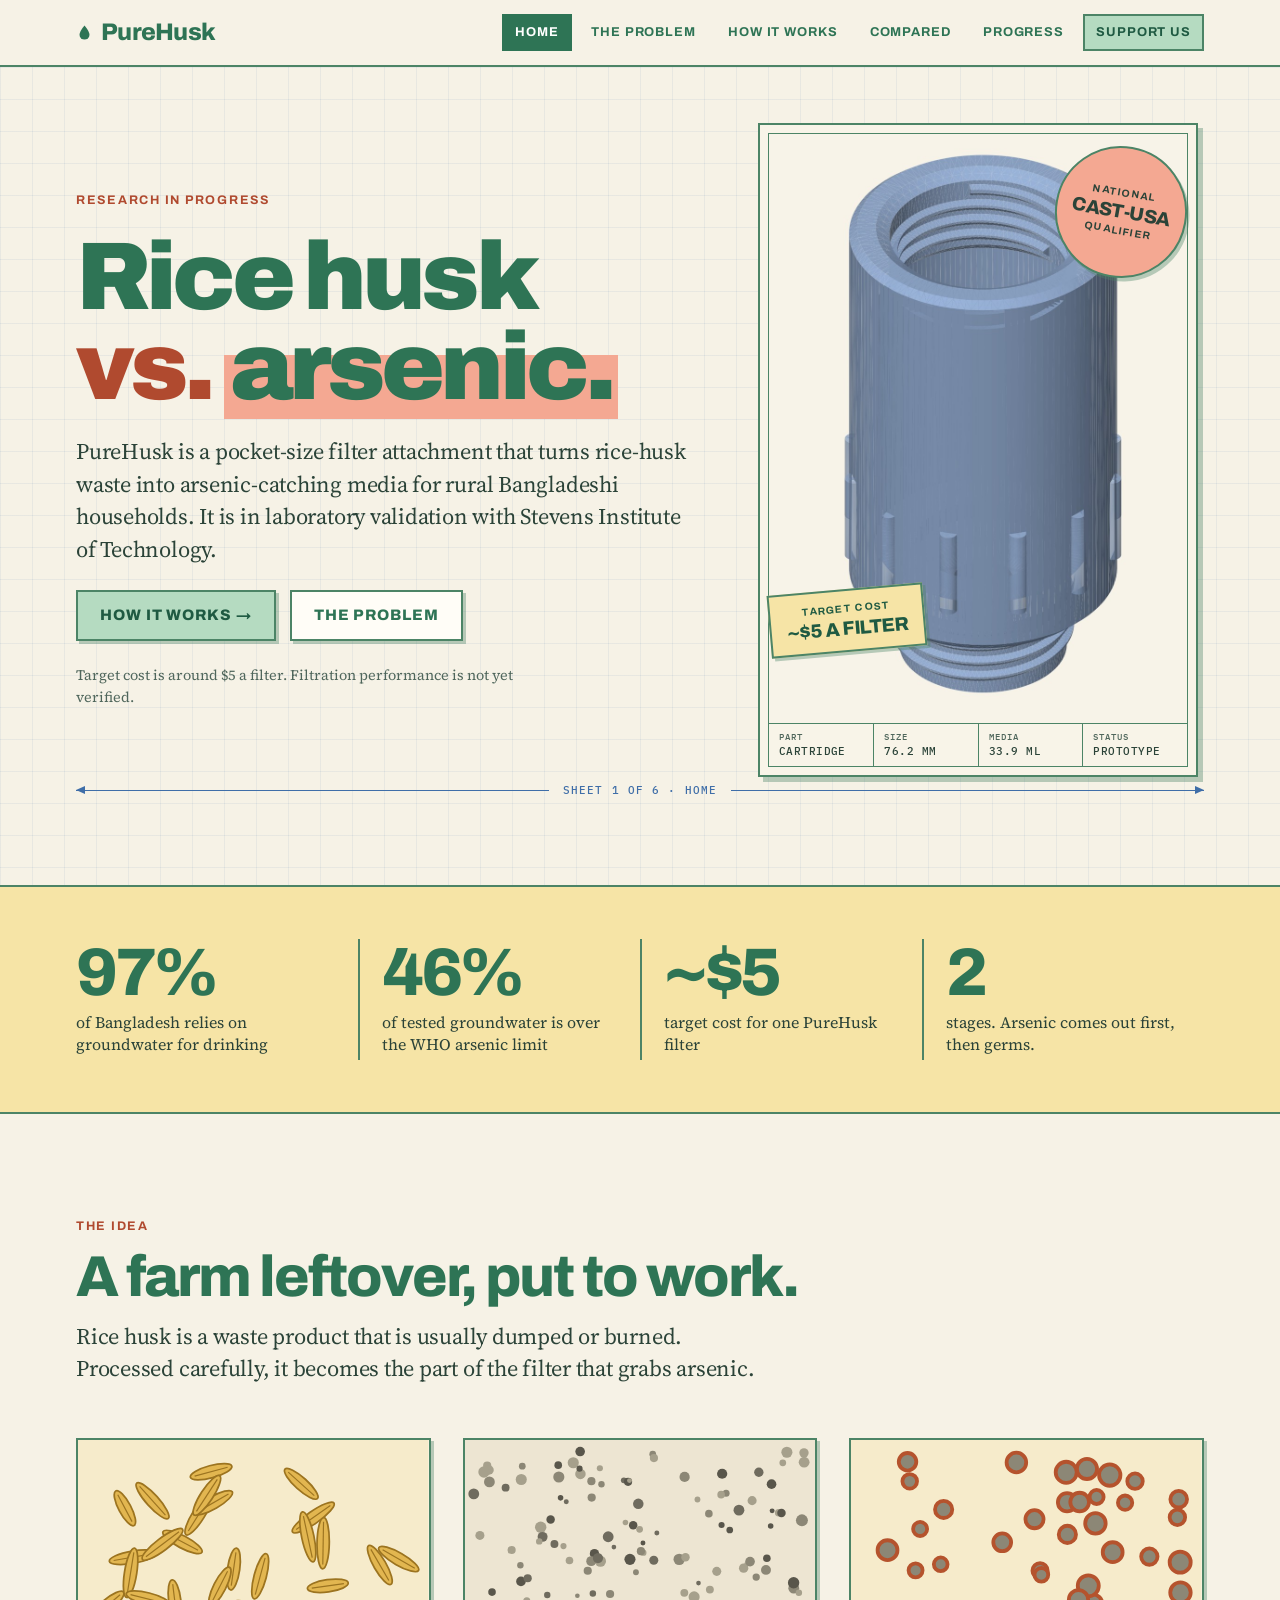
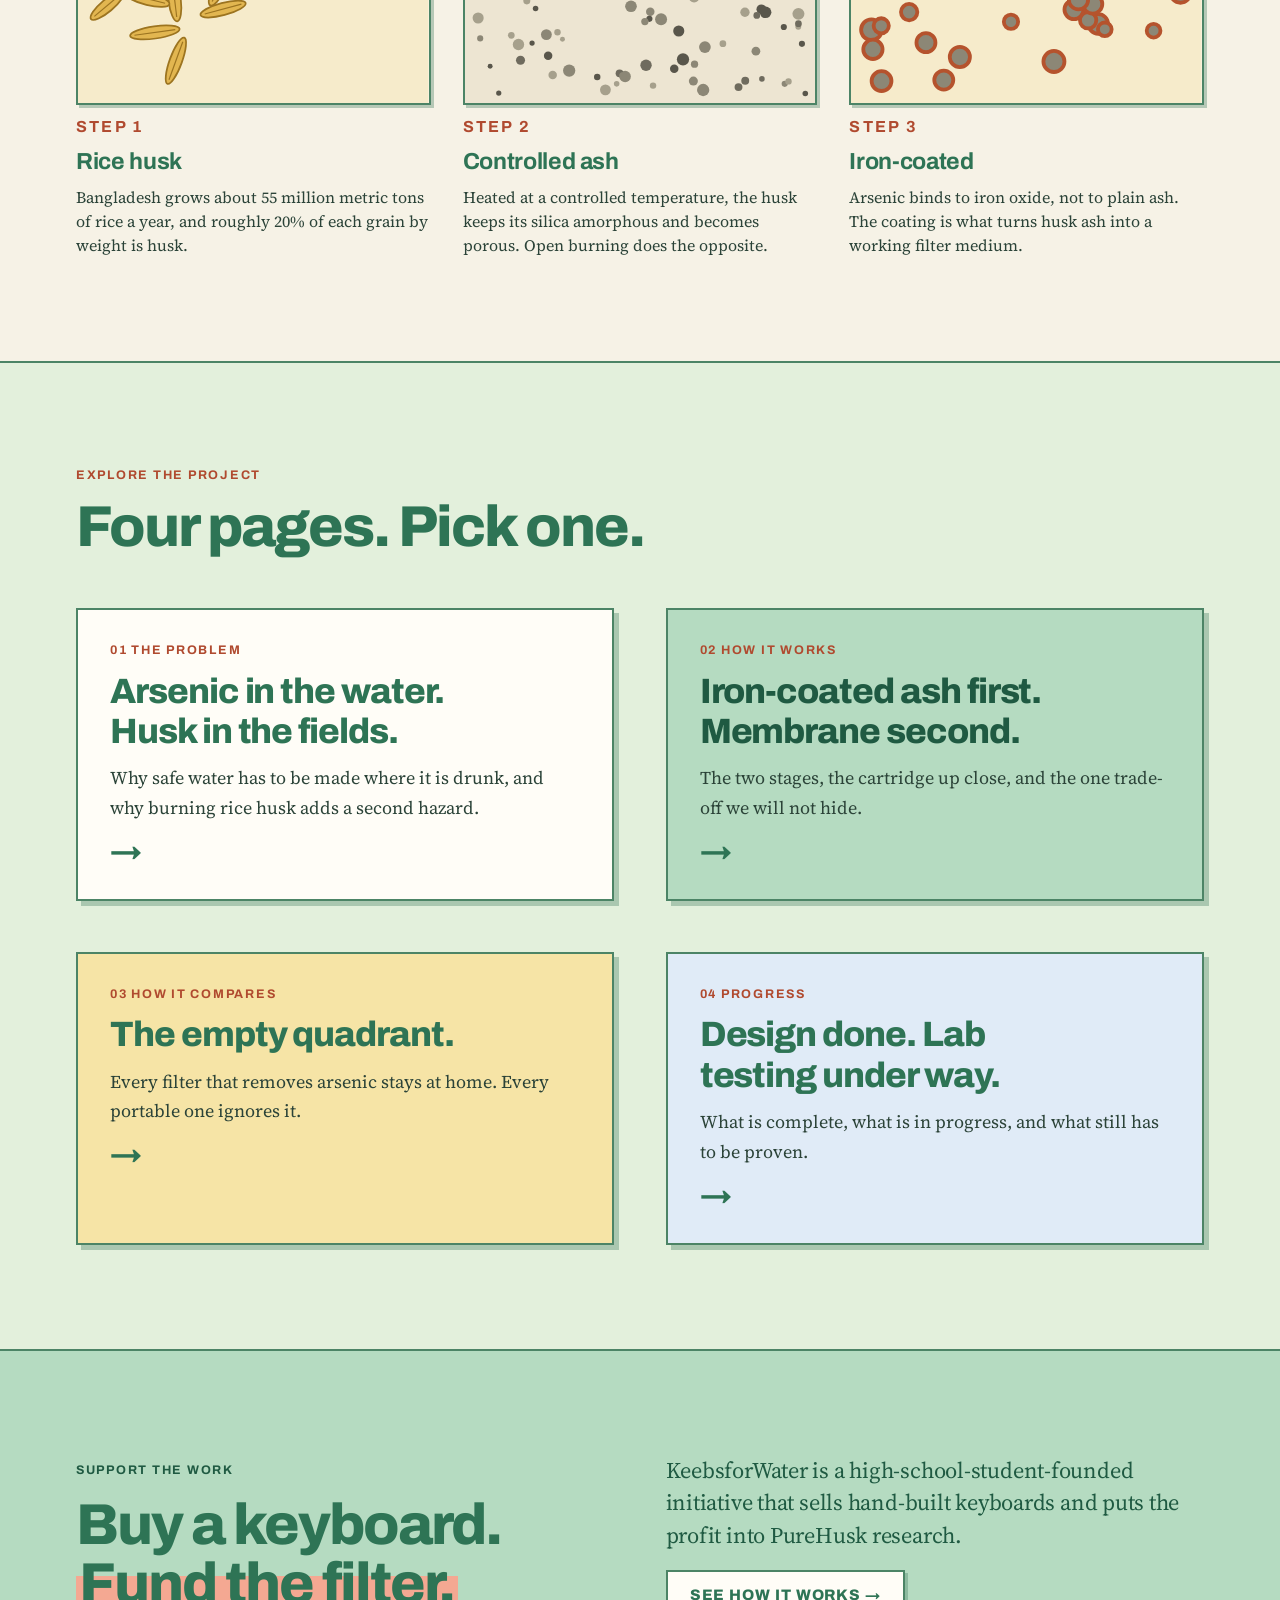
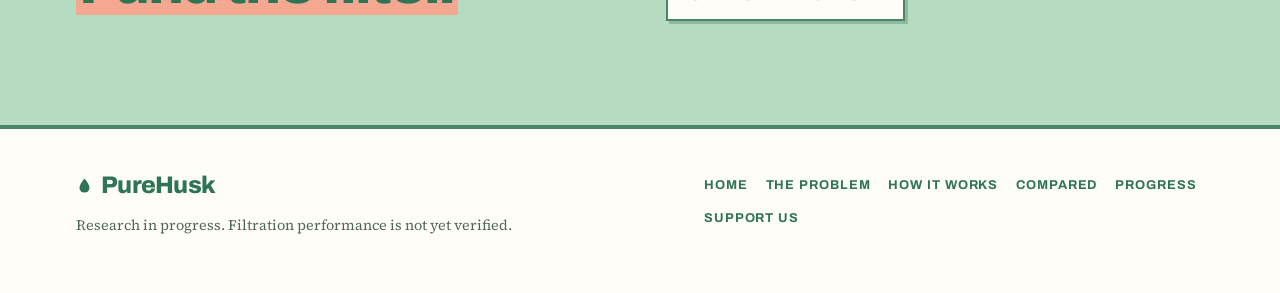
==== commit fc005e5f: "Add files via upload" ====
--- a/index.html
+++ b/index.html
@@ -45,7 +45,7 @@
       <figure class="sheet hero-art">
         <div class="plate">
           <div class="view">
-            <img src="img/cartridge.jpg" width="900" height="1269" alt="Render of the PureHusk cartridge, a blue cylinder with a threaded inlet and a ribbed grip.">
+            <img src="cartridge.jpg" width="900" height="1269" alt="Render of the PureHusk cartridge, a blue cylinder with a threaded inlet and a ribbed grip.">
             <span class="sticker round"><small>National</small><strong>CAST-USA</strong><small>qualifier</small></span>
             <span class="sticker tag"><small>Target cost</small><strong>~$5 a filter</strong></span>
           </div>
